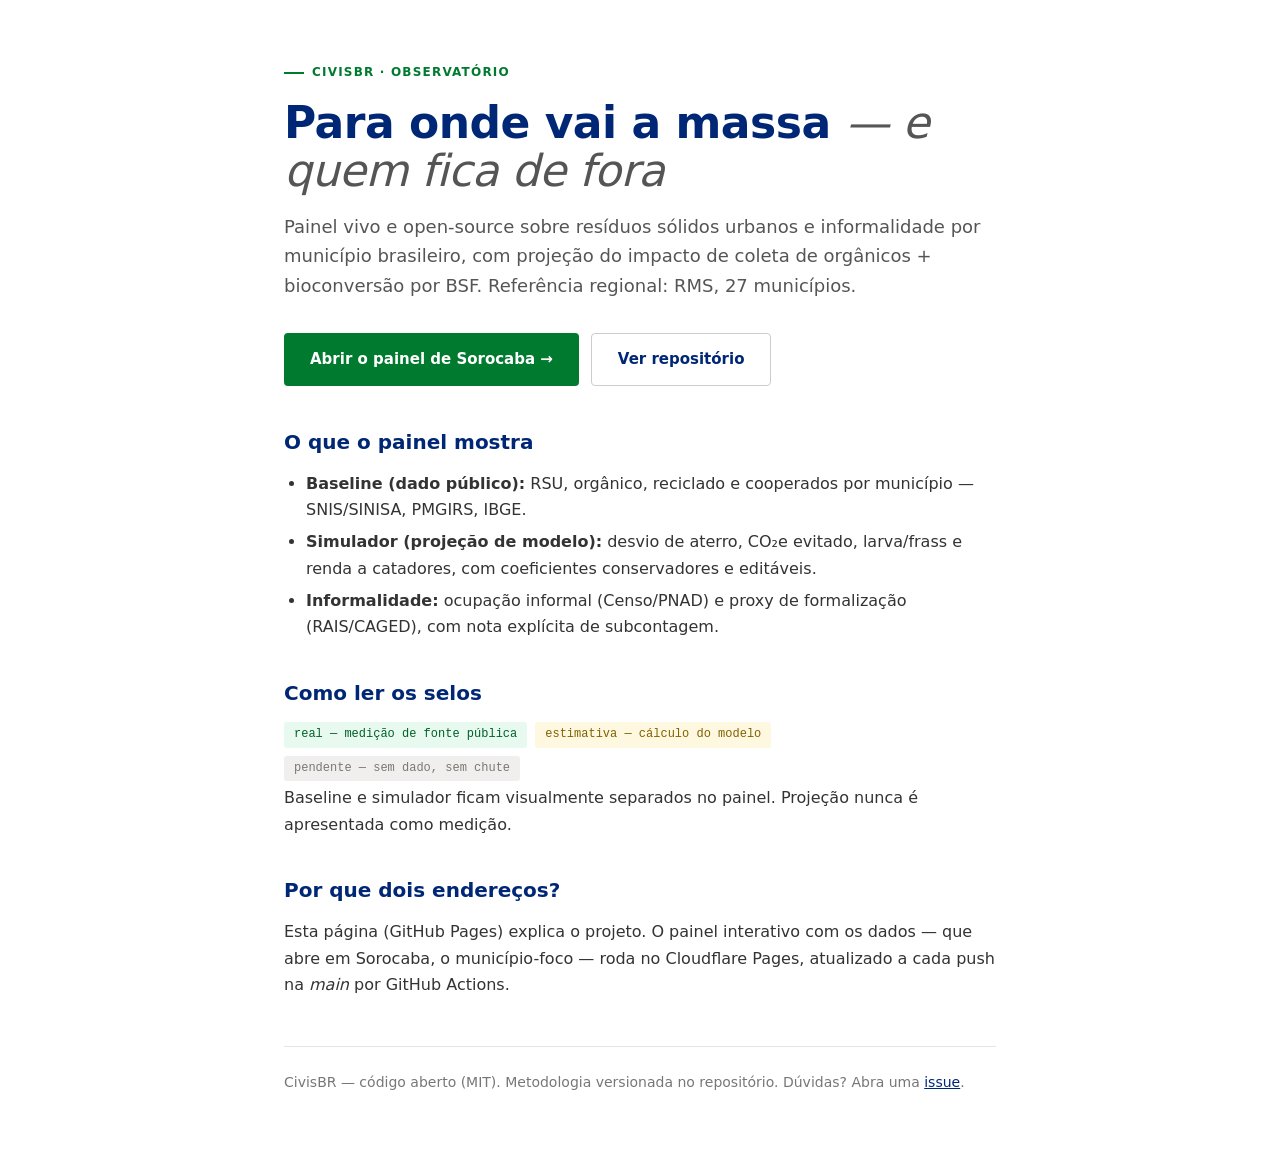
==== landing/index.html @ ecf6b05d "Publica painel no Cloudflare e pagina explicativa no Pages deploy.yml testa, gera data.json da RMS e" ====
<!DOCTYPE html>
<html lang="pt-BR">
<head>
<meta charset="UTF-8">
<meta name="viewport" content="width=device-width, initial-scale=1.0">
<title>Observatório de Resíduos &amp; Informalidade — CivisBR</title>
<meta name="description" content="Painel open-source que mostra resíduos sólidos e informalidade por município brasileiro. Referência: Região Metropolitana de Sorocaba.">
<style>
  *, *::before, *::after { box-sizing: border-box; margin: 0; padding: 0; }
  body { font-family: system-ui, -apple-system, "Segoe UI", sans-serif; color: #1a1a1a; line-height: 1.65; background: #fff; }
  .wrap { max-width: 760px; margin: 0 auto; padding: 56px 24px 64px; }
  .eyebrow { display: inline-flex; align-items: center; gap: 8px; font-size: 12px; font-weight: 600; letter-spacing: .1em; text-transform: uppercase; color: #007a2f; margin-bottom: 16px; }
  .eyebrow::before { content: ""; width: 20px; height: 2px; background: #007a2f; }
  h1 { font-size: clamp(30px, 5vw, 44px); line-height: 1.1; letter-spacing: -.5px; color: #002776; margin-bottom: 16px; }
  h1 em { font-style: italic; font-weight: 400; color: #555; }
  .sub { font-size: 18px; color: #555; margin-bottom: 32px; }
  .cta { display: flex; gap: 12px; flex-wrap: wrap; margin-bottom: 40px; }
  .btn { display: inline-flex; align-items: center; gap: 8px; padding: 13px 26px; border-radius: 4px; font-size: 15px; font-weight: 600; text-decoration: none; }
  .btn-live { background: #007a2f; color: #fff; }
  .btn-live:hover { background: #00612a; }
  .btn-ghost { border: 1.5px solid #ccc; color: #002776; }
  .btn-ghost:hover { border-color: #002776; }
  h2 { font-size: 20px; color: #002776; margin: 36px 0 12px; }
  p, li { font-size: 16px; color: #333; }
  ul { padding-left: 22px; margin: 8px 0 16px; }
  li { margin-bottom: 6px; }
  .flags { display: flex; gap: 8px; flex-wrap: wrap; margin: 12px 0 4px; }
  .flag { font-family: ui-monospace, monospace; font-size: 12px; padding: 3px 10px; border-radius: 3px; }
  .real { background: #e8f9ef; color: #00612a; }
  .est { background: #fef8e0; color: #806200; }
  .pend { background: #f0efed; color: #7a7874; }
  footer { margin-top: 48px; padding-top: 24px; border-top: 1px solid #e5e5e5; font-size: 14px; color: #777; }
  footer a { color: #002776; }
</style>
</head>
<body>
<div class="wrap">
  <p class="eyebrow">CivisBR · Observatório</p>
  <h1>Para onde vai a massa <em>— e quem fica de fora</em></h1>
  <p class="sub">Painel vivo e open-source sobre resíduos sólidos urbanos e informalidade por município brasileiro, com projeção do impacto de coleta de orgânicos + bioconversão por BSF. Referência regional: RMS, 27 municípios.</p>

  <div class="cta">
    <a class="btn btn-live" href="https://residuos-informalidade-rms.pages.dev">Abrir o painel de Sorocaba →</a>
    <a class="btn btn-ghost" href="https://github.com/civisbr/residuos-informalidade-rms">Ver repositório</a>
  </div>

  <h2>O que o painel mostra</h2>
  <ul>
    <li><strong>Baseline (dado público):</strong> RSU, orgânico, reciclado e cooperados por município — SNIS/SINISA, PMGIRS, IBGE.</li>
    <li><strong>Simulador (projeção de modelo):</strong> desvio de aterro, CO₂e evitado, larva/frass e renda a catadores, com coeficientes conservadores e editáveis.</li>
    <li><strong>Informalidade:</strong> ocupação informal (Censo/PNAD) e proxy de formalização (RAIS/CAGED), com nota explícita de subcontagem.</li>
  </ul>

  <h2>Como ler os selos</h2>
  <div class="flags">
    <span class="flag real">real — medição de fonte pública</span>
    <span class="flag est">estimativa — cálculo do modelo</span>
    <span class="flag pend">pendente — sem dado, sem chute</span>
  </div>
  <p>Baseline e simulador ficam visualmente separados no painel. Projeção nunca é apresentada como medição.</p>

  <h2>Por que dois endereços?</h2>
  <p>Esta página (GitHub Pages) explica o projeto. O painel interativo com os dados — que abre em Sorocaba, o município-foco — roda no Cloudflare Pages, atualizado a cada push na <em>main</em> por GitHub Actions.</p>

  <footer>
    CivisBR — código aberto (MIT). Metodologia versionada no repositório.
    Dúvidas? Abra uma <a href="https://github.com/civisbr/residuos-informalidade-rms/issues">issue</a>.
  </footer>
</div>
</body>
</html>
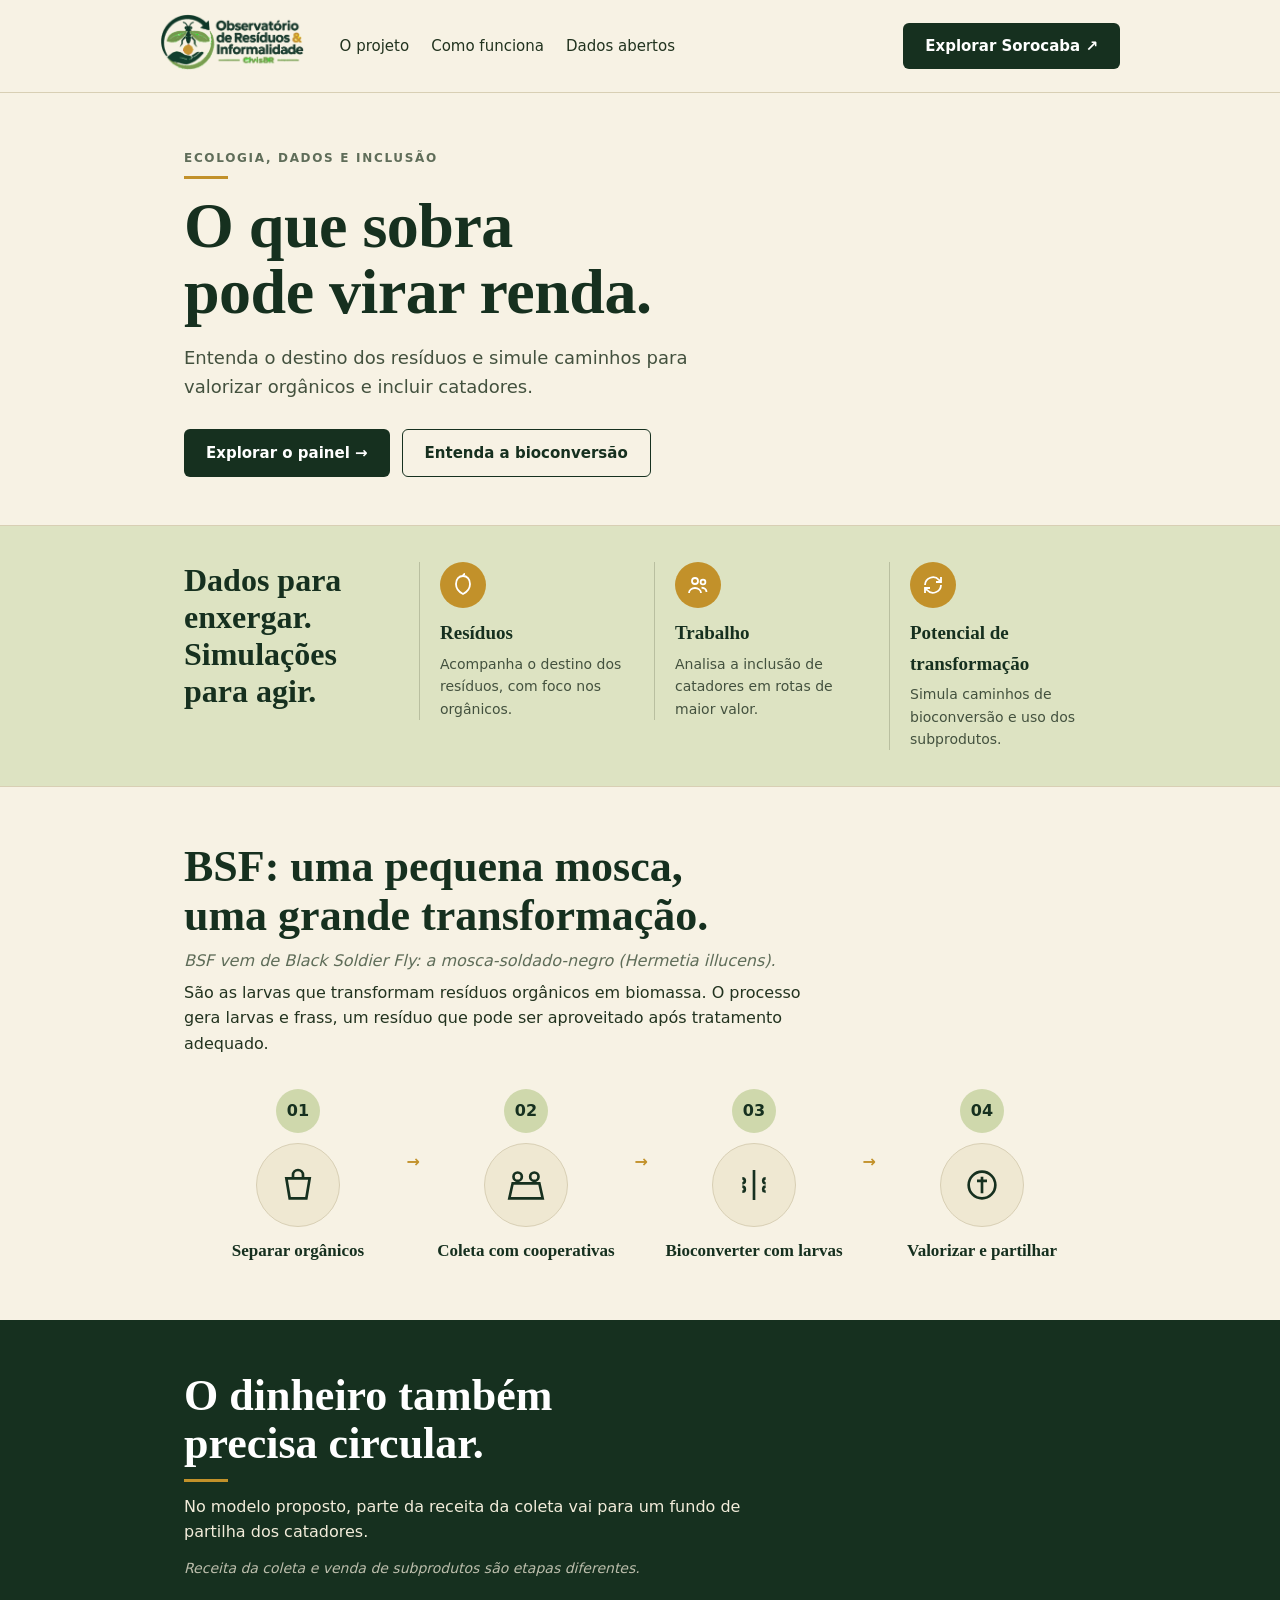
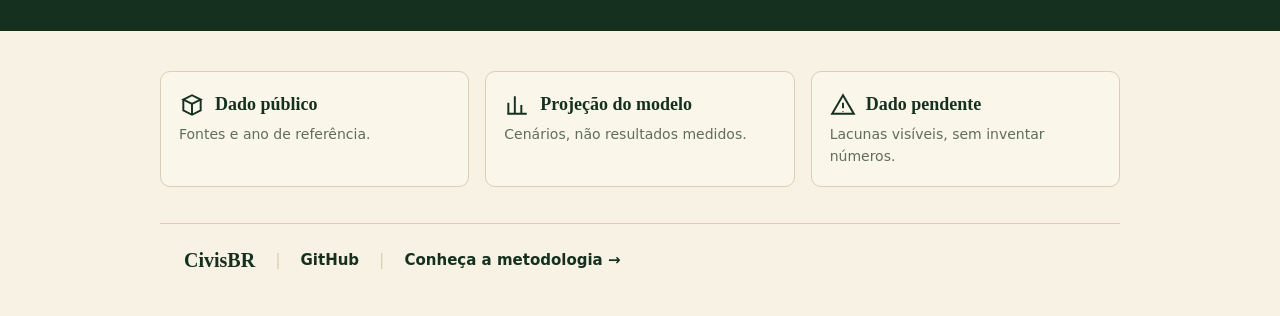
==== commit 86c68076: "Aplica identidade do Observatorio e redesenha painel e pagina Logo com fundo transparente em README," ====
--- a/landing/index.html
+++ b/landing/index.html
@@ -4,68 +4,199 @@
 <meta charset="UTF-8">
 <meta name="viewport" content="width=device-width, initial-scale=1.0">
 <title>Observatório de Resíduos &amp; Informalidade — CivisBR</title>
-<meta name="description" content="Painel open-source que mostra resíduos sólidos e informalidade por município brasileiro. Referência: Região Metropolitana de Sorocaba.">
+<meta name="description" content="Entenda o destino dos resíduos e simule caminhos para valorizar orgânicos e incluir catadores.">
+<link rel="icon" href="assets/favicon.png">
 <style>
   *, *::before, *::after { box-sizing: border-box; margin: 0; padding: 0; }
-  body { font-family: system-ui, -apple-system, "Segoe UI", sans-serif; color: #1a1a1a; line-height: 1.65; background: #fff; }
-  .wrap { max-width: 760px; margin: 0 auto; padding: 56px 24px 64px; }
-  .eyebrow { display: inline-flex; align-items: center; gap: 8px; font-size: 12px; font-weight: 600; letter-spacing: .1em; text-transform: uppercase; color: #007a2f; margin-bottom: 16px; }
-  .eyebrow::before { content: ""; width: 20px; height: 2px; background: #007a2f; }
-  h1 { font-size: clamp(30px, 5vw, 44px); line-height: 1.1; letter-spacing: -.5px; color: #002776; margin-bottom: 16px; }
-  h1 em { font-style: italic; font-weight: 400; color: #555; }
-  .sub { font-size: 18px; color: #555; margin-bottom: 32px; }
-  .cta { display: flex; gap: 12px; flex-wrap: wrap; margin-bottom: 40px; }
-  .btn { display: inline-flex; align-items: center; gap: 8px; padding: 13px 26px; border-radius: 4px; font-size: 15px; font-weight: 600; text-decoration: none; }
-  .btn-live { background: #007a2f; color: #fff; }
-  .btn-live:hover { background: #00612a; }
-  .btn-ghost { border: 1.5px solid #ccc; color: #002776; }
-  .btn-ghost:hover { border-color: #002776; }
-  h2 { font-size: 20px; color: #002776; margin: 36px 0 12px; }
-  p, li { font-size: 16px; color: #333; }
-  ul { padding-left: 22px; margin: 8px 0 16px; }
-  li { margin-bottom: 6px; }
-  .flags { display: flex; gap: 8px; flex-wrap: wrap; margin: 12px 0 4px; }
-  .flag { font-family: ui-monospace, monospace; font-size: 12px; padding: 3px 10px; border-radius: 3px; }
-  .real { background: #e8f9ef; color: #00612a; }
-  .est { background: #fef8e0; color: #806200; }
-  .pend { background: #f0efed; color: #7a7874; }
-  footer { margin-top: 48px; padding-top: 24px; border-top: 1px solid #e5e5e5; font-size: 14px; color: #777; }
-  footer a { color: #002776; }
+  :root {
+    --cream: #f7f2e4; --cream-2: #efe8d2; --band: #dde3c2;
+    --ink: #22331f; --dark: #16301f; --muted: #5f6d59;
+    --gold: #c2912a; --gold-soft: #e9d9a8; --line: #d8cfb4;
+  }
+  body { font-family: system-ui, -apple-system, "Segoe UI", sans-serif; color: var(--ink); background: var(--cream); line-height: 1.6; }
+  .wrap { max-width: 960px; margin: 0 auto; padding: 0 24px; }
+  h1, h2, h3, .serif { font-family: Georgia, "Times New Roman", serif; color: var(--dark); }
+
+  header.top { border-bottom: 1px solid var(--line); background: var(--cream); }
+  .nav { display: flex; align-items: center; gap: 28px; padding: 14px 0; }
+  .nav img.logo { height: 56px; width: auto; }
+  .nav nav { display: flex; gap: 22px; margin-left: 8px; }
+  .nav nav a { color: var(--ink); text-decoration: none; font-size: 15px; }
+  .nav nav a:hover { text-decoration: underline; }
+  .btn { display: inline-flex; align-items: center; gap: 8px; background: var(--dark); color: #fff;
+    padding: 11px 22px; border-radius: 6px; text-decoration: none; font-weight: 600; font-size: 15px; }
+  .btn:hover { background: #0f2717; }
+  .btn.ghost { background: transparent; color: var(--dark); border: 1.5px solid var(--dark); }
+  .btn.ghost:hover { background: var(--dark); color: #fff; }
+  .nav .btn { margin-left: auto; }
+
+  .hero { padding: 56px 0 48px; }
+  .eyebrow { font-size: 12px; font-weight: 700; letter-spacing: .14em; color: var(--muted); margin-bottom: 14px; }
+  .eyebrow::after { content: ""; display: block; width: 44px; height: 3px; background: var(--gold); margin-top: 8px; }
+  .hero h1 { font-size: clamp(38px, 6vw, 64px); line-height: 1.04; letter-spacing: -.5px; margin-bottom: 18px; }
+  .hero p.sub { font-size: 18px; color: #43513e; max-width: 560px; margin-bottom: 28px; }
+  .cta-row { display: flex; gap: 12px; flex-wrap: wrap; }
+
+  .strip { background: var(--band); border-top: 1px solid var(--line); border-bottom: 1px solid var(--line); padding: 36px 0; }
+  .strip-grid { display: grid; grid-template-columns: 1fr 1fr 1fr 1fr; gap: 28px; align-items: start; }
+  .strip h2 { font-size: clamp(24px, 3vw, 32px); line-height: 1.15; }
+  .feat { border-left: 1px solid #b9bfa0; padding-left: 20px; }
+  .feat .ic { width: 46px; height: 46px; border-radius: 50%; background: var(--gold); display: flex;
+    align-items: center; justify-content: center; margin-bottom: 10px; }
+  .feat .ic svg { width: 24px; height: 24px; stroke: #fff; fill: none; stroke-width: 1.8; }
+  .feat h3 { font-size: 19px; margin-bottom: 4px; }
+  .feat p { font-size: 14px; color: #43513e; }
+
+  .bsf { padding: 56px 0; }
+  .bsf h2 { font-size: clamp(28px, 4vw, 44px); line-height: 1.1; margin-bottom: 8px; }
+  .bsf .lede { font-style: italic; color: var(--muted); margin-bottom: 6px; }
+  .bsf .lede2 { max-width: 640px; margin-bottom: 32px; }
+  .steps { display: grid; grid-template-columns: repeat(4, 1fr); gap: 0; align-items: stretch; margin-top: 12px; }
+  .step { text-align: center; padding: 0 12px; position: relative; }
+  .step .n { display: inline-flex; width: 44px; height: 44px; border-radius: 50%; background: #cfd8ac;
+    color: var(--dark); font-weight: 700; align-items: center; justify-content: center; margin-bottom: 10px; }
+  .step .pic { width: 84px; height: 84px; border-radius: 50%; background: var(--cream-2);
+    border: 1px solid var(--line); display: flex; align-items: center; justify-content: center; margin: 0 auto 10px; }
+  .step .pic svg { width: 40px; height: 40px; stroke: var(--dark); fill: none; stroke-width: 1.6; }
+  .step h3 { font-size: 17px; }
+  .step:not(:last-child)::after { content: "→"; position: absolute; right: -8px; top: 60px; color: var(--gold); font-weight: 700; }
+
+  .money { background: var(--dark); color: #f2ecda; padding: 52px 0; }
+  .money h2 { color: #fff; font-size: clamp(28px, 4vw, 44px); line-height: 1.1; margin-bottom: 12px; }
+  .money h2::after { content: ""; display: block; width: 44px; height: 3px; background: var(--gold); margin-top: 10px; }
+  .money p { max-width: 600px; }
+  .money .note { font-style: italic; font-size: 14px; opacity: .75; margin-top: 12px; }
+
+  .flags { padding: 40px 0 8px; display: grid; grid-template-columns: 1fr 1fr 1fr; gap: 16px; }
+  .flag { border: 1px solid var(--line); border-radius: 10px; padding: 18px; background: #faf6ea; }
+  .flag h3 { font-size: 18px; display: flex; align-items: center; gap: 10px; margin-bottom: 4px; }
+  .flag h3 svg { width: 26px; height: 26px; stroke: var(--dark); fill: none; stroke-width: 1.8; }
+  .flag p { font-size: 14px; color: var(--muted); }
+
+  footer.bot { padding: 28px 0 40px; }
+  .foot { display: flex; align-items: center; gap: 20px; border-top: 1px solid var(--line); padding-top: 20px; flex-wrap: wrap; }
+  .foot .brand { font-family: Georgia, serif; font-weight: 700; font-size: 20px; color: var(--dark); }
+  .foot a { color: var(--dark); text-decoration: none; font-weight: 600; font-size: 15px; }
+  .foot a:hover { text-decoration: underline; }
+  .foot .sep { color: var(--line); }
+  @media (max-width: 760px) {
+    .strip-grid, .flags, .steps { grid-template-columns: 1fr 1fr; gap: 20px; }
+    .nav nav { display: none; }
+    .step:not(:last-child)::after { content: none; }
+  }
 </style>
 </head>
-<body>
-<div class="wrap">
-  <p class="eyebrow">CivisBR · Observatório</p>
-  <h1>Para onde vai a massa <em>— e quem fica de fora</em></h1>
-  <p class="sub">Painel vivo e open-source sobre resíduos sólidos urbanos e informalidade por município brasileiro, com projeção do impacto de coleta de orgânicos + bioconversão por BSF. Referência regional: RMS, 27 municípios.</p>
-
-  <div class="cta">
-    <a class="btn btn-live" href="https://residuos-informalidade-rms.pages.dev">Abrir o painel de Sorocaba →</a>
-    <a class="btn btn-ghost" href="https://github.com/civisbr/residuos-informalidade-rms">Ver repositório</a>
-  </div>
-
-  <h2>O que o painel mostra</h2>
-  <ul>
-    <li><strong>Baseline (dado público):</strong> RSU, orgânico, reciclado e cooperados por município — SNIS/SINISA, PMGIRS, IBGE.</li>
-    <li><strong>Simulador (projeção de modelo):</strong> desvio de aterro, CO₂e evitado, larva/frass e renda a catadores, com coeficientes conservadores e editáveis.</li>
-    <li><strong>Informalidade:</strong> ocupação informal (Censo/PNAD) e proxy de formalização (RAIS/CAGED), com nota explícita de subcontagem.</li>
-  </ul>
-
-  <h2>Como ler os selos</h2>
-  <div class="flags">
-    <span class="flag real">real — medição de fonte pública</span>
-    <span class="flag est">estimativa — cálculo do modelo</span>
-    <span class="flag pend">pendente — sem dado, sem chute</span>
-  </div>
-  <p>Baseline e simulador ficam visualmente separados no painel. Projeção nunca é apresentada como medição.</p>
-
-  <h2>Por que dois endereços?</h2>
-  <p>Esta página (GitHub Pages) explica o projeto. O painel interativo com os dados — que abre em Sorocaba, o município-foco — roda no Cloudflare Pages, atualizado a cada push na <em>main</em> por GitHub Actions.</p>
-
-  <footer>
-    CivisBR — código aberto (MIT). Metodologia versionada no repositório.
-    Dúvidas? Abra uma <a href="https://github.com/civisbr/residuos-informalidade-rms/issues">issue</a>.
-  </footer>
-</div>
+<body id="o-projeto">
+
+<header class="top">
+  <div class="wrap nav">
+    <a href="#o-projeto" aria-label="Início"><img class="logo" src="assets/logo.png" alt="Observatório de Resíduos &amp; Informalidade — CivisBR"></a>
+    <nav aria-label="Seções">
+      <a href="#o-projeto">O projeto</a>
+      <a href="#como-funciona">Como funciona</a>
+      <a href="#dados">Dados abertos</a>
+    </nav>
+    <a class="btn" href="https://residuos-informalidade-rms.pages.dev">Explorar Sorocaba ↗</a>
+  </div>
+</header>
+
+<section class="hero">
+  <div class="wrap">
+    <p class="eyebrow">ECOLOGIA, DADOS E INCLUSÃO</p>
+    <h1>O que sobra<br>pode virar renda.</h1>
+    <p class="sub">Entenda o destino dos resíduos e simule caminhos para valorizar orgânicos e incluir catadores.</p>
+    <div class="cta-row">
+      <a class="btn" href="https://residuos-informalidade-rms.pages.dev">Explorar o painel →</a>
+      <a class="btn ghost" href="#como-funciona">Entenda a bioconversão</a>
+    </div>
+  </div>
+</section>
+
+<section class="strip">
+  <div class="wrap strip-grid">
+    <h2>Dados para enxergar. Simulações para agir.</h2>
+    <div class="feat">
+      <div class="ic"><svg viewBox="0 0 24 24"><path d="M12 3c-4 0-7 3-7 8 0 4 3 8 7 10 4-2 7-6 7-10 0-5-3-8-7-8z"/><path d="M12 3c0-1 1-2 2-2"/></svg></div>
+      <h3>Resíduos</h3>
+      <p>Acompanha o destino dos resíduos, com foco nos orgânicos.</p>
+    </div>
+    <div class="feat">
+      <div class="ic"><svg viewBox="0 0 24 24"><circle cx="9" cy="8" r="3"/><path d="M3 20c0-3 3-5 6-5s6 2 6 5"/><circle cx="17" cy="9" r="2.4"/><path d="M15.5 14.6c2.8.3 5 2 5 4.4"/></svg></div>
+      <h3>Trabalho</h3>
+      <p>Analisa a inclusão de catadores em rotas de maior valor.</p>
+    </div>
+    <div class="feat">
+      <div class="ic"><svg viewBox="0 0 24 24"><path d="M4 12a8 8 0 0 1 14-5l2 2"/><path d="M20 4v5h-5"/><path d="M20 12a8 8 0 0 1-14 5l-2-2"/><path d="M4 20v-5h5"/></svg></div>
+      <h3>Potencial de transformação</h3>
+      <p>Simula caminhos de bioconversão e uso dos subprodutos.</p>
+    </div>
+  </div>
+</section>
+
+<section class="bsf" id="como-funciona">
+  <div class="wrap">
+    <h2>BSF: uma pequena mosca,<br>uma grande transformação.</h2>
+    <p class="lede">BSF vem de Black Soldier Fly: a mosca-soldado-negro (Hermetia illucens).</p>
+    <p class="lede2">São as larvas que transformam resíduos orgânicos em biomassa. O processo gera larvas e frass, um resíduo que pode ser aproveitado após tratamento adequado.</p>
+    <div class="steps">
+      <div class="step">
+        <span class="n">01</span>
+        <div class="pic"><svg viewBox="0 0 24 24"><path d="M5 8h14l-2 12H7L5 8z"/><path d="M9 8V6a3 3 0 0 1 6 0v2"/></svg></div>
+        <h3>Separar orgânicos</h3>
+      </div>
+      <div class="step">
+        <span class="n">02</span>
+        <div class="pic"><svg viewBox="0 0 24 24"><circle cx="7" cy="7" r="2.5"/><circle cx="17" cy="7" r="2.5"/><path d="M2 20h20l-2-9H4l-2 9z"/></svg></div>
+        <h3>Coleta com cooperativas</h3>
+      </div>
+      <div class="step">
+        <span class="n">03</span>
+        <div class="pic"><svg viewBox="0 0 24 24"><path d="M12 3v18"/><path d="M5 8c2 0 2 3 0 3M19 8c-2 0-2 3 0 3M5 16c2 0 2-3 0-3M19 16c-2 0-2-3 0-3"/></svg></div>
+        <h3>Bioconverter com larvas</h3>
+      </div>
+      <div class="step">
+        <span class="n">04</span>
+        <div class="pic"><svg viewBox="0 0 24 24"><circle cx="12" cy="12" r="8"/><path d="M12 7v10M9 9.5h6"/></svg></div>
+        <h3>Valorizar e partilhar</h3>
+      </div>
+    </div>
+  </div>
+</section>
+
+<section class="money">
+  <div class="wrap">
+    <h2>O dinheiro também<br>precisa circular.</h2>
+    <p>No modelo proposto, parte da receita da coleta vai para um fundo de partilha dos catadores.</p>
+    <p class="note">Receita da coleta e venda de subprodutos são etapas diferentes.</p>
+  </div>
+</section>
+
+<section id="dados">
+  <div class="wrap flags">
+    <div class="flag">
+      <h3><svg viewBox="0 0 24 24"><path d="M4 7l8-4 8 4-8 4-8-4z"/><path d="M4 7v10l8 4 8-4V7"/><path d="M12 11v10"/></svg>Dado público</h3>
+      <p>Fontes e ano de referência.</p>
+    </div>
+    <div class="flag">
+      <h3><svg viewBox="0 0 24 24"><path d="M4 20V10M10 20V4M16 20v-8M21 20H3"/></svg>Projeção do modelo</h3>
+      <p>Cenários, não resultados medidos.</p>
+    </div>
+    <div class="flag">
+      <h3><svg viewBox="0 0 24 24"><path d="M12 3L2 20h20L12 3z"/><path d="M12 10v5M12 17.5v.5"/></svg>Dado pendente</h3>
+      <p>Lacunas visíveis, sem inventar números.</p>
+    </div>
+  </div>
+</section>
+
+<footer class="bot">
+  <div class="wrap foot">
+    <span class="brand">CivisBR</span>
+    <span class="sep">|</span>
+    <a href="https://github.com/civisbr/residuos-informalidade-rms">GitHub</a>
+    <span class="sep">|</span>
+    <a href="https://github.com/civisbr/residuos-informalidade-rms">Conheça a metodologia →</a>
+  </div>
+</footer>
+
 </body>
 </html>
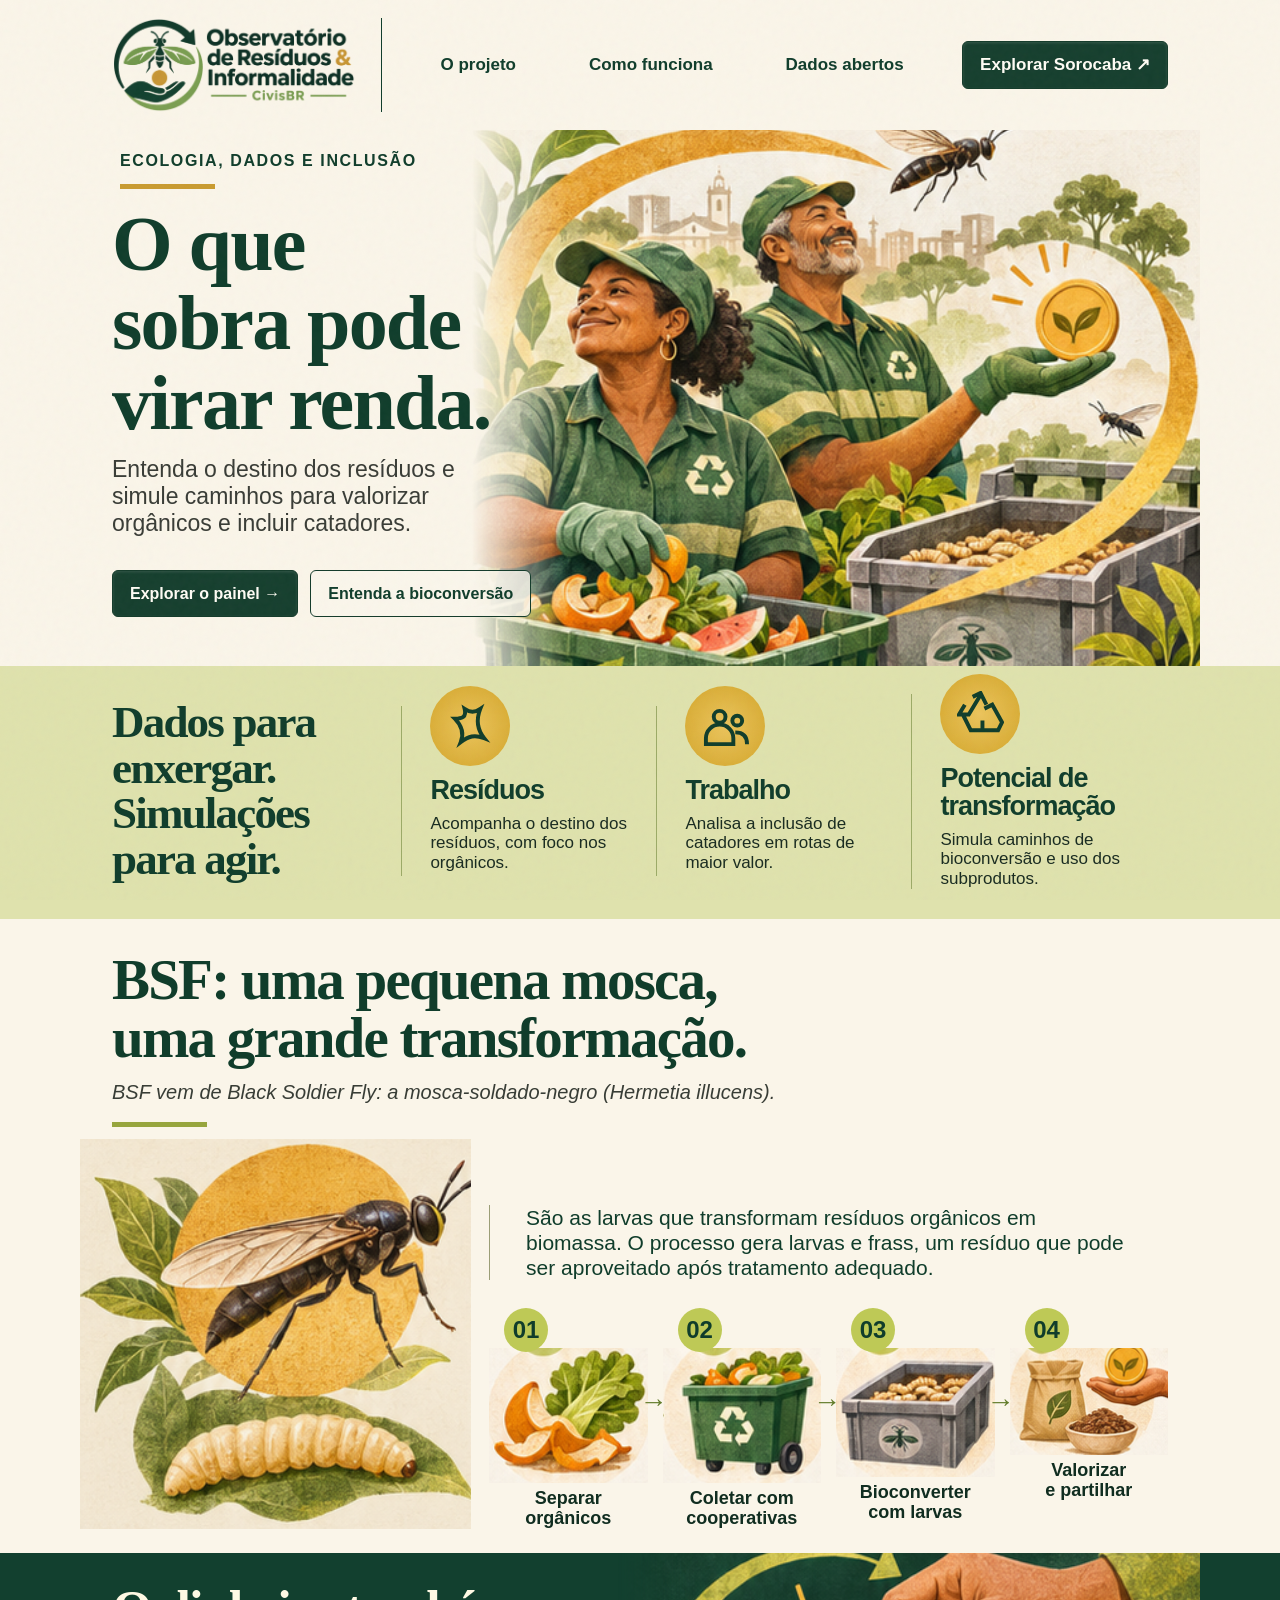
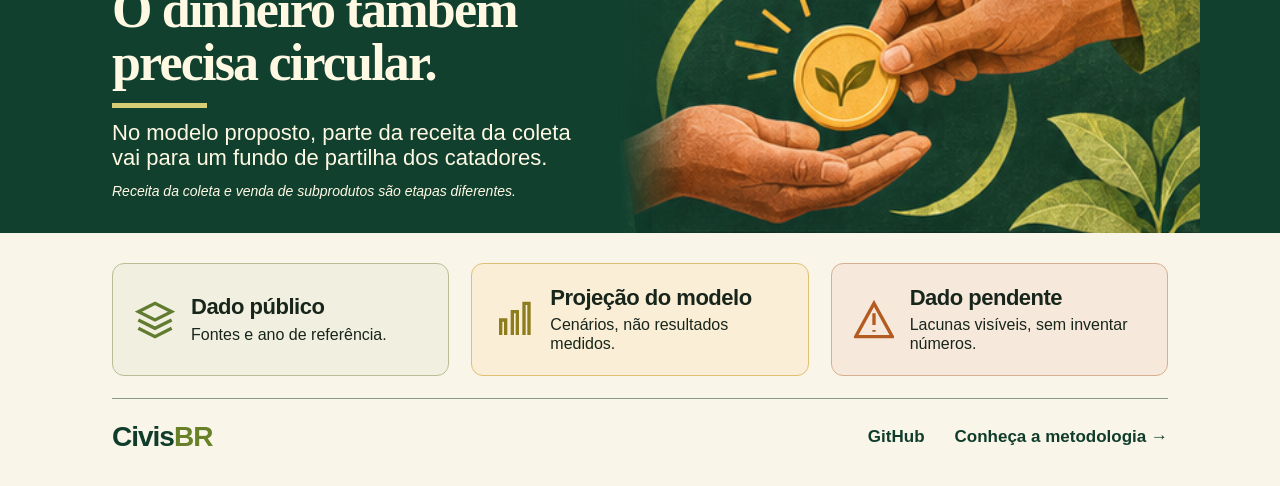
==== commit a7976a9e: "Aplica logo e layouts de referência às páginas do projeto" ====
--- a/landing/index.html
+++ b/landing/index.html
@@ -1,202 +1,215 @@
-<!DOCTYPE html>
+<!doctype html>
 <html lang="pt-BR">
-<head>
-<meta charset="UTF-8">
-<meta name="viewport" content="width=device-width, initial-scale=1.0">
-<title>Observatório de Resíduos &amp; Informalidade — CivisBR</title>
-<meta name="description" content="Entenda o destino dos resíduos e simule caminhos para valorizar orgânicos e incluir catadores.">
-<link rel="icon" href="assets/favicon.png">
-<style>
-  *, *::before, *::after { box-sizing: border-box; margin: 0; padding: 0; }
-  :root {
-    --cream: #f7f2e4; --cream-2: #efe8d2; --band: #dde3c2;
-    --ink: #22331f; --dark: #16301f; --muted: #5f6d59;
-    --gold: #c2912a; --gold-soft: #e9d9a8; --line: #d8cfb4;
-  }
-  body { font-family: system-ui, -apple-system, "Segoe UI", sans-serif; color: var(--ink); background: var(--cream); line-height: 1.6; }
-  .wrap { max-width: 960px; margin: 0 auto; padding: 0 24px; }
-  h1, h2, h3, .serif { font-family: Georgia, "Times New Roman", serif; color: var(--dark); }
-
-  header.top { border-bottom: 1px solid var(--line); background: var(--cream); }
-  .nav { display: flex; align-items: center; gap: 28px; padding: 14px 0; }
-  .nav img.logo { height: 56px; width: auto; }
-  .nav nav { display: flex; gap: 22px; margin-left: 8px; }
-  .nav nav a { color: var(--ink); text-decoration: none; font-size: 15px; }
-  .nav nav a:hover { text-decoration: underline; }
-  .btn { display: inline-flex; align-items: center; gap: 8px; background: var(--dark); color: #fff;
-    padding: 11px 22px; border-radius: 6px; text-decoration: none; font-weight: 600; font-size: 15px; }
-  .btn:hover { background: #0f2717; }
-  .btn.ghost { background: transparent; color: var(--dark); border: 1.5px solid var(--dark); }
-  .btn.ghost:hover { background: var(--dark); color: #fff; }
-  .nav .btn { margin-left: auto; }
-
-  .hero { padding: 56px 0 48px; }
-  .eyebrow { font-size: 12px; font-weight: 700; letter-spacing: .14em; color: var(--muted); margin-bottom: 14px; }
-  .eyebrow::after { content: ""; display: block; width: 44px; height: 3px; background: var(--gold); margin-top: 8px; }
-  .hero h1 { font-size: clamp(38px, 6vw, 64px); line-height: 1.04; letter-spacing: -.5px; margin-bottom: 18px; }
-  .hero p.sub { font-size: 18px; color: #43513e; max-width: 560px; margin-bottom: 28px; }
-  .cta-row { display: flex; gap: 12px; flex-wrap: wrap; }
-
-  .strip { background: var(--band); border-top: 1px solid var(--line); border-bottom: 1px solid var(--line); padding: 36px 0; }
-  .strip-grid { display: grid; grid-template-columns: 1fr 1fr 1fr 1fr; gap: 28px; align-items: start; }
-  .strip h2 { font-size: clamp(24px, 3vw, 32px); line-height: 1.15; }
-  .feat { border-left: 1px solid #b9bfa0; padding-left: 20px; }
-  .feat .ic { width: 46px; height: 46px; border-radius: 50%; background: var(--gold); display: flex;
-    align-items: center; justify-content: center; margin-bottom: 10px; }
-  .feat .ic svg { width: 24px; height: 24px; stroke: #fff; fill: none; stroke-width: 1.8; }
-  .feat h3 { font-size: 19px; margin-bottom: 4px; }
-  .feat p { font-size: 14px; color: #43513e; }
-
-  .bsf { padding: 56px 0; }
-  .bsf h2 { font-size: clamp(28px, 4vw, 44px); line-height: 1.1; margin-bottom: 8px; }
-  .bsf .lede { font-style: italic; color: var(--muted); margin-bottom: 6px; }
-  .bsf .lede2 { max-width: 640px; margin-bottom: 32px; }
-  .steps { display: grid; grid-template-columns: repeat(4, 1fr); gap: 0; align-items: stretch; margin-top: 12px; }
-  .step { text-align: center; padding: 0 12px; position: relative; }
-  .step .n { display: inline-flex; width: 44px; height: 44px; border-radius: 50%; background: #cfd8ac;
-    color: var(--dark); font-weight: 700; align-items: center; justify-content: center; margin-bottom: 10px; }
-  .step .pic { width: 84px; height: 84px; border-radius: 50%; background: var(--cream-2);
-    border: 1px solid var(--line); display: flex; align-items: center; justify-content: center; margin: 0 auto 10px; }
-  .step .pic svg { width: 40px; height: 40px; stroke: var(--dark); fill: none; stroke-width: 1.6; }
-  .step h3 { font-size: 17px; }
-  .step:not(:last-child)::after { content: "→"; position: absolute; right: -8px; top: 60px; color: var(--gold); font-weight: 700; }
-
-  .money { background: var(--dark); color: #f2ecda; padding: 52px 0; }
-  .money h2 { color: #fff; font-size: clamp(28px, 4vw, 44px); line-height: 1.1; margin-bottom: 12px; }
-  .money h2::after { content: ""; display: block; width: 44px; height: 3px; background: var(--gold); margin-top: 10px; }
-  .money p { max-width: 600px; }
-  .money .note { font-style: italic; font-size: 14px; opacity: .75; margin-top: 12px; }
-
-  .flags { padding: 40px 0 8px; display: grid; grid-template-columns: 1fr 1fr 1fr; gap: 16px; }
-  .flag { border: 1px solid var(--line); border-radius: 10px; padding: 18px; background: #faf6ea; }
-  .flag h3 { font-size: 18px; display: flex; align-items: center; gap: 10px; margin-bottom: 4px; }
-  .flag h3 svg { width: 26px; height: 26px; stroke: var(--dark); fill: none; stroke-width: 1.8; }
-  .flag p { font-size: 14px; color: var(--muted); }
-
-  footer.bot { padding: 28px 0 40px; }
-  .foot { display: flex; align-items: center; gap: 20px; border-top: 1px solid var(--line); padding-top: 20px; flex-wrap: wrap; }
-  .foot .brand { font-family: Georgia, serif; font-weight: 700; font-size: 20px; color: var(--dark); }
-  .foot a { color: var(--dark); text-decoration: none; font-weight: 600; font-size: 15px; }
-  .foot a:hover { text-decoration: underline; }
-  .foot .sep { color: var(--line); }
-  @media (max-width: 760px) {
-    .strip-grid, .flags, .steps { grid-template-columns: 1fr 1fr; gap: 20px; }
-    .nav nav { display: none; }
-    .step:not(:last-child)::after { content: none; }
-  }
-</style>
-</head>
-<body id="o-projeto">
-
-<header class="top">
-  <div class="wrap nav">
-    <a href="#o-projeto" aria-label="Início"><img class="logo" src="assets/logo.png" alt="Observatório de Resíduos &amp; Informalidade — CivisBR"></a>
-    <nav aria-label="Seções">
-      <a href="#o-projeto">O projeto</a>
-      <a href="#como-funciona">Como funciona</a>
-      <a href="#dados">Dados abertos</a>
-    </nav>
-    <a class="btn" href="https://residuos-informalidade-rms.pages.dev">Explorar Sorocaba ↗</a>
-  </div>
-</header>
-
-<section class="hero">
-  <div class="wrap">
-    <p class="eyebrow">ECOLOGIA, DADOS E INCLUSÃO</p>
-    <h1>O que sobra<br>pode virar renda.</h1>
-    <p class="sub">Entenda o destino dos resíduos e simule caminhos para valorizar orgânicos e incluir catadores.</p>
-    <div class="cta-row">
-      <a class="btn" href="https://residuos-informalidade-rms.pages.dev">Explorar o painel →</a>
-      <a class="btn ghost" href="#como-funciona">Entenda a bioconversão</a>
-    </div>
-  </div>
-</section>
-
-<section class="strip">
-  <div class="wrap strip-grid">
-    <h2>Dados para enxergar. Simulações para agir.</h2>
-    <div class="feat">
-      <div class="ic"><svg viewBox="0 0 24 24"><path d="M12 3c-4 0-7 3-7 8 0 4 3 8 7 10 4-2 7-6 7-10 0-5-3-8-7-8z"/><path d="M12 3c0-1 1-2 2-2"/></svg></div>
-      <h3>Resíduos</h3>
-      <p>Acompanha o destino dos resíduos, com foco nos orgânicos.</p>
-    </div>
-    <div class="feat">
-      <div class="ic"><svg viewBox="0 0 24 24"><circle cx="9" cy="8" r="3"/><path d="M3 20c0-3 3-5 6-5s6 2 6 5"/><circle cx="17" cy="9" r="2.4"/><path d="M15.5 14.6c2.8.3 5 2 5 4.4"/></svg></div>
-      <h3>Trabalho</h3>
-      <p>Analisa a inclusão de catadores em rotas de maior valor.</p>
-    </div>
-    <div class="feat">
-      <div class="ic"><svg viewBox="0 0 24 24"><path d="M4 12a8 8 0 0 1 14-5l2 2"/><path d="M20 4v5h-5"/><path d="M20 12a8 8 0 0 1-14 5l-2-2"/><path d="M4 20v-5h5"/></svg></div>
-      <h3>Potencial de transformação</h3>
-      <p>Simula caminhos de bioconversão e uso dos subprodutos.</p>
-    </div>
-  </div>
-</section>
-
-<section class="bsf" id="como-funciona">
-  <div class="wrap">
-    <h2>BSF: uma pequena mosca,<br>uma grande transformação.</h2>
-    <p class="lede">BSF vem de Black Soldier Fly: a mosca-soldado-negro (Hermetia illucens).</p>
-    <p class="lede2">São as larvas que transformam resíduos orgânicos em biomassa. O processo gera larvas e frass, um resíduo que pode ser aproveitado após tratamento adequado.</p>
-    <div class="steps">
-      <div class="step">
-        <span class="n">01</span>
-        <div class="pic"><svg viewBox="0 0 24 24"><path d="M5 8h14l-2 12H7L5 8z"/><path d="M9 8V6a3 3 0 0 1 6 0v2"/></svg></div>
-        <h3>Separar orgânicos</h3>
+  <head>
+    <meta charset="UTF-8" />
+    <meta name="viewport" content="width=device-width, initial-scale=1.0" />
+    <title>Observatório de Resíduos &amp; Informalidade — CivisBR</title>
+    <meta
+      name="description"
+      content="Entenda o destino dos resíduos e simule caminhos para valorizar orgânicos e incluir catadores."
+    />
+    <link rel="icon" href="assets/favicon.png" />
+    <link rel="stylesheet" href="styles.css" />
+  </head>
+  <body id="o-projeto">
+    <header class="top">
+      <div class="wrap nav">
+        <a class="brand" href="#o-projeto" aria-label="Início"
+          ><img
+            src="assets/logo.png"
+            alt="Observatório de Resíduos &amp; Informalidade — CivisBR"
+        /></a>
+        <nav aria-label="Seções">
+          <a href="#o-projeto">O projeto</a
+          ><a href="#como-funciona">Como funciona</a
+          ><a href="#dados">Dados abertos</a>
+        </nav>
+        <a class="btn" href="https://residuos-informalidade-rms.pages.dev"
+          >Explorar Sorocaba ↗</a
+        >
       </div>
-      <div class="step">
-        <span class="n">02</span>
-        <div class="pic"><svg viewBox="0 0 24 24"><circle cx="7" cy="7" r="2.5"/><circle cx="17" cy="7" r="2.5"/><path d="M2 20h20l-2-9H4l-2 9z"/></svg></div>
-        <h3>Coleta com cooperativas</h3>
-      </div>
-      <div class="step">
-        <span class="n">03</span>
-        <div class="pic"><svg viewBox="0 0 24 24"><path d="M12 3v18"/><path d="M5 8c2 0 2 3 0 3M19 8c-2 0-2 3 0 3M5 16c2 0 2-3 0-3M19 16c-2 0-2-3 0-3"/></svg></div>
-        <h3>Bioconverter com larvas</h3>
-      </div>
-      <div class="step">
-        <span class="n">04</span>
-        <div class="pic"><svg viewBox="0 0 24 24"><circle cx="12" cy="12" r="8"/><path d="M12 7v10M9 9.5h6"/></svg></div>
-        <h3>Valorizar e partilhar</h3>
-      </div>
-    </div>
-  </div>
-</section>
-
-<section class="money">
-  <div class="wrap">
-    <h2>O dinheiro também<br>precisa circular.</h2>
-    <p>No modelo proposto, parte da receita da coleta vai para um fundo de partilha dos catadores.</p>
-    <p class="note">Receita da coleta e venda de subprodutos são etapas diferentes.</p>
-  </div>
-</section>
-
-<section id="dados">
-  <div class="wrap flags">
-    <div class="flag">
-      <h3><svg viewBox="0 0 24 24"><path d="M4 7l8-4 8 4-8 4-8-4z"/><path d="M4 7v10l8 4 8-4V7"/><path d="M12 11v10"/></svg>Dado público</h3>
-      <p>Fontes e ano de referência.</p>
-    </div>
-    <div class="flag">
-      <h3><svg viewBox="0 0 24 24"><path d="M4 20V10M10 20V4M16 20v-8M21 20H3"/></svg>Projeção do modelo</h3>
-      <p>Cenários, não resultados medidos.</p>
-    </div>
-    <div class="flag">
-      <h3><svg viewBox="0 0 24 24"><path d="M12 3L2 20h20L12 3z"/><path d="M12 10v5M12 17.5v.5"/></svg>Dado pendente</h3>
-      <p>Lacunas visíveis, sem inventar números.</p>
-    </div>
-  </div>
-</section>
-
-<footer class="bot">
-  <div class="wrap foot">
-    <span class="brand">CivisBR</span>
-    <span class="sep">|</span>
-    <a href="https://github.com/civisbr/residuos-informalidade-rms">GitHub</a>
-    <span class="sep">|</span>
-    <a href="https://github.com/civisbr/residuos-informalidade-rms">Conheça a metodologia →</a>
-  </div>
-</footer>
-
-</body>
+    </header>
+    <main>
+      <section class="hero wrap">
+        <span
+          class="art hero-art"
+          style="--x: 375; --y: 83; --w: 546; --h: 473; --sw: 921"
+          aria-hidden="true"
+          ><img src="assets/explainer.png" alt="" loading="lazy"
+        /></span>
+        <div class="hero-copy">
+          <p class="eyebrow">ECOLOGIA, DADOS E INCLUSÃO</p>
+          <h1>O que<br />sobra pode<br />virar renda.</h1>
+          <p class="sub">
+            Entenda o destino dos resíduos e simule caminhos para valorizar
+            orgânicos e incluir catadores.
+          </p>
+          <div class="cta-row">
+            <a class="btn" href="https://residuos-informalidade-rms.pages.dev"
+              >Explorar o painel →</a
+            ><a class="btn ghost" href="#como-funciona"
+              >Entenda a bioconversão</a
+            >
+          </div>
+        </div>
+      </section>
+      <section class="strip">
+        <div class="wrap strip-grid">
+          <h2>Dados para<br />enxergar.<br />Simulações<br />para agir.</h2>
+          <div class="feat">
+            <span class="ic"
+              ><svg viewBox="0 0 24 24" aria-hidden="true">
+                <path
+                  d="M9 3c3 2 5 2 8 0-2 5-2 10 2 15-5-2-8-1-12 2 2-5 0-9-3-12 4 0 6-1 5-5Z"
+                /></svg
+            ></span>
+            <h3>Resíduos</h3>
+            <p>Acompanha o destino dos resíduos, com foco nos orgânicos.</p>
+          </div>
+          <div class="feat">
+            <span class="ic"
+              ><svg viewBox="0 0 24 24" aria-hidden="true">
+                <circle cx="9" cy="7" r="3" />
+                <circle cx="18" cy="9" r="2.5" />
+                <path d="M2 21v-3a7 7 0 0 1 14 0v3ZM17 15c4 0 6 2 6 6" /></svg
+            ></span>
+            <h3>Trabalho</h3>
+            <p>Analisa a inclusão de catadores em rotas de maior valor.</p>
+          </div>
+          <div class="feat">
+            <span class="ic"
+              ><svg viewBox="0 0 24 24" aria-hidden="true">
+                <path
+                  d="m8 3 4-2 3 6M12 2 6 12H1l3-5M3 12l4 8h6v-5M14 20h7l2-4-5-9-4 2"
+                /></svg
+            ></span>
+            <h3>Potencial de transformação</h3>
+            <p>Simula caminhos de bioconversão e uso dos subprodutos.</p>
+          </div>
+        </div>
+      </section>
+      <section class="bsf wrap" id="como-funciona">
+        <h2>BSF: uma pequena mosca,<br />uma grande transformação.</h2>
+        <p class="lede">
+          BSF vem de Black Soldier Fly: a mosca-soldado-negro (<i
+            >Hermetia illucens</i
+          >).
+        </p>
+        <div class="bsf-grid">
+          <span
+            class="art bsf-art"
+            style="--x: 0; --y: 959; --w: 310; --h: 309; --sw: 921"
+            aria-hidden="true"
+            ><img src="assets/explainer.png" alt="" loading="lazy"
+          /></span>
+          <div class="bsf-body">
+            <p class="lede2">
+              São as larvas que transformam resíduos orgânicos em biomassa. O
+              processo gera larvas e frass, um resíduo que pode ser aproveitado
+              após tratamento adequado.
+            </p>
+            <div class="steps">
+              <div class="step">
+                <span class="n">01</span
+                ><span
+                  class="art"
+                  style="--x: 316; --y: 1107; --w: 127; --h: 108; --sw: 921"
+                  aria-hidden="true"
+                  ><img src="assets/explainer.png" alt="" loading="lazy"
+                /></span>
+                <h3>Separar<br />orgânicos</h3>
+              </div>
+              <div class="step">
+                <span class="n">02</span
+                ><span
+                  class="art"
+                  style="--x: 460; --y: 1107; --w: 127; --h: 108; --sw: 921"
+                  aria-hidden="true"
+                  ><img src="assets/explainer.png" alt="" loading="lazy"
+                /></span>
+                <h3>Coletar com<br />cooperativas</h3>
+              </div>
+              <div class="step">
+                <span class="n">03</span
+                ><span
+                  class="art"
+                  style="--x: 606; --y: 1107; --w: 133; --h: 108; --sw: 921"
+                  aria-hidden="true"
+                  ><img src="assets/explainer.png" alt="" loading="lazy"
+                /></span>
+                <h3>Bioconverter<br />com larvas</h3>
+              </div>
+              <div class="step">
+                <span class="n">04</span
+                ><span
+                  class="art"
+                  style="--x: 761; --y: 1107; --w: 160; --h: 108; --sw: 921"
+                  aria-hidden="true"
+                  ><img src="assets/explainer.png" alt="" loading="lazy"
+                /></span>
+                <h3>Valorizar<br />e partilhar</h3>
+              </div>
+            </div>
+          </div>
+        </div>
+      </section>
+      <section class="money">
+        <div class="wrap money-inner">
+          <span
+            class="art money-art"
+            style="--x: 480; --y: 1282; --w: 441; --h: 235; --sw: 921"
+            aria-hidden="true"
+            ><img src="assets/explainer.png" alt="" loading="lazy"
+          /></span>
+          <div class="money-copy">
+            <h2>O dinheiro também<br />precisa circular.</h2>
+            <p>
+              No modelo proposto, parte da receita da coleta vai para um fundo
+              de partilha dos catadores.
+            </p>
+            <p class="note">
+              Receita da coleta e venda de subprodutos são etapas diferentes.
+            </p>
+          </div>
+        </div>
+      </section>
+      <section class="wrap flags" id="dados">
+        <div class="flag real">
+          <svg viewBox="0 0 24 24" aria-hidden="true">
+            <path d="m2 7 10-5 10 5-10 5ZM2 12l10 5 10-5M2 17l10 5 10-5" />
+          </svg>
+          <div>
+            <h3>Dado público</h3>
+            <p>Fontes e ano de referência.</p>
+          </div>
+        </div>
+        <div class="flag model">
+          <svg viewBox="0 0 24 24" aria-hidden="true">
+            <path d="M4 21V12h3v9M11 21V7h3v14M18 21V2h3v19" />
+          </svg>
+          <div>
+            <h3>Projeção do modelo</h3>
+            <p>Cenários, não resultados medidos.</p>
+          </div>
+        </div>
+        <div class="flag pending">
+          <svg viewBox="0 0 24 24" aria-hidden="true">
+            <path d="M12 2 1 22h22ZM12 8v7M12 18v1" />
+          </svg>
+          <div>
+            <h3>Dado pendente</h3>
+            <p>Lacunas visíveis, sem inventar números.</p>
+          </div>
+        </div>
+      </section>
+    </main>
+    <footer class="wrap foot">
+      <a class="civis" href="https://github.com/civisbr">Civis<span>BR</span></a
+      ><a href="https://github.com/civisbr/residuos-informalidade-rms">GitHub</a
+      ><a
+        href="https://github.com/civisbr/residuos-informalidade-rms#o-que-ele-separa-com-rigor"
+        >Conheça a metodologia →</a
+      >
+    </footer>
+  </body>
 </html>
--- a/landing/styles.css
+++ b/landing/styles.css
@@ -0,0 +1,693 @@
+* {
+  box-sizing: border-box;
+  margin: 0;
+  padding: 0;
+}
+:root {
+  --paper: #faf5e9;
+  --ink: #103d2b;
+  --gold: #c99b30;
+  --line: #b9b99b;
+}
+html {
+  scroll-behavior: smooth;
+  scroll-padding-top: 24px;
+}
+body {
+  color: var(--ink);
+  background: var(--paper);
+  font:
+    18px/1.35 Arial,
+    sans-serif;
+}
+body::before {
+  content: "";
+  position: fixed;
+  inset: 0;
+  pointer-events: none;
+  z-index: 5;
+  opacity: 0.045;
+  background-image: url("data:image/svg+xml,%3Csvg viewBox='0 0 180 180' xmlns='http://www.w3.org/2000/svg'%3E%3Cfilter id='n'%3E%3CfeTurbulence type='fractalNoise' baseFrequency='.8' numOctaves='3' stitchTiles='stitch'/%3E%3C/filter%3E%3Cpath fill='%23000' filter='url(%23n)' opacity='.7' d='M0 0h180v180H0z'/%3E%3C/svg%3E");
+}
+a {
+  color: inherit;
+}
+a:focus-visible,
+button:focus-visible {
+  outline: 3px solid var(--gold);
+  outline-offset: 4px;
+}
+h1,
+h2 {
+  font-family: Georgia, serif;
+  font-weight: 800;
+  letter-spacing: -1.8px;
+  line-height: 1.02;
+}
+.wrap {
+  max-width: 1120px;
+  padding: 0 32px;
+  margin: auto;
+}
+.nav {
+  min-height: 130px;
+  display: flex;
+  align-items: center;
+  gap: 32px;
+}
+.brand {
+  width: 270px;
+  padding-right: 26px;
+  border-right: 1px solid var(--ink);
+  flex-shrink: 0;
+}
+.brand img {
+  display: block;
+  width: 100%;
+}
+.nav nav {
+  display: flex;
+  flex: 1;
+  justify-content: space-around;
+  gap: 20px;
+  white-space: nowrap;
+}
+.nav a {
+  text-decoration: none;
+  font-weight: 600;
+  font-size: 17px;
+}
+.btn {
+  display: inline-flex;
+  justify-content: center;
+  align-items: center;
+  padding: 12px 17px;
+  background: #163f2e;
+  color: #fffdf5;
+  border: 1px solid #143b2a;
+  border-radius: 6px;
+  text-decoration: none;
+  font-weight: 700;
+  font-size: 16px;
+  white-space: nowrap;
+  box-shadow: inset 0 1px 3px #ffffff20;
+}
+.btn:hover {
+  background: #23583d;
+}
+.btn.ghost {
+  color: var(--ink);
+  background: #faf7edcc;
+}
+.hero {
+  position: relative;
+  min-height: 536px;
+  padding-top: 20px;
+  padding-bottom: 45px;
+}
+.hero-copy {
+  position: relative;
+  z-index: 1;
+  max-width: 460px;
+}
+.eyebrow {
+  font-size: 16px;
+  font-weight: bold;
+  letter-spacing: 1.6px;
+  margin: 0 0 15px 8px;
+}
+.eyebrow::after {
+  content: "";
+  display: block;
+  width: 95px;
+  height: 5px;
+  background: var(--gold);
+  margin-top: 12px;
+}
+h1 {
+  font-size: 78px;
+  margin-bottom: 14px;
+}
+.hero .sub {
+  max-width: 365px;
+  font-size: 23px;
+  line-height: 1.18;
+  color: #393c36;
+  margin-bottom: 32px;
+}
+.cta-row {
+  display: flex;
+  gap: 12px;
+}
+.hero .hero-art {
+  position: absolute;
+  right: 0;
+  top: -31px;
+  width: 69%;
+  mask-image: linear-gradient(to right, transparent, #000 13%);
+}
+.strip {
+  background: #dfe2ad;
+}
+.strip-grid {
+  display: grid;
+  grid-template-columns: 1.15fr 1fr 1fr 1.12fr;
+  gap: 26px;
+  align-items: center;
+  padding-top: 28px;
+  padding-bottom: 30px;
+}
+.strip h2 {
+  font-size: 45px;
+}
+.feat {
+  padding-left: 28px;
+  border-left: 1px solid #9caa67;
+  min-height: 170px;
+}
+.ic {
+  display: grid;
+  place-items: center;
+  width: 80px;
+  height: 80px;
+  border-radius: 50%;
+  background: radial-gradient(#ebc45c, #d3a529);
+  margin: -20px 0 10px;
+}
+.ic svg {
+  width: 47px;
+  height: 47px;
+  fill: none;
+  stroke: var(--ink);
+  stroke-width: 2;
+}
+.feat h3 {
+  font-size: 27px;
+  letter-spacing: -1px;
+  line-height: 1.05;
+  margin: 9px 0;
+}
+.feat p {
+  color: #192b20;
+  font-size: 17px;
+  line-height: 1.16;
+}
+.bsf {
+  padding-top: 32px;
+  padding-bottom: 24px;
+}
+.bsf h2 {
+  font-size: 57px;
+}
+.lede {
+  color: #383d36;
+  font-size: 20px;
+  font-style: italic;
+  margin-top: 12px;
+}
+.lede::after {
+  content: "";
+  display: block;
+  width: 95px;
+  height: 5px;
+  background: #97a53d;
+  margin-top: 16px;
+}
+.bsf-grid {
+  display: grid;
+  grid-template-columns: 34% 1fr;
+  gap: 18px;
+  margin-top: 12px;
+  align-items: end;
+}
+.bsf-art {
+  width: calc(100% + 32px);
+  margin-left: -32px;
+}
+.lede2 {
+  border-left: 1px solid #9b9e77;
+  padding-left: 36px;
+  max-width: 640px;
+  font-size: 21px;
+  line-height: 1.2;
+  margin-bottom: 28px;
+}
+.steps {
+  display: grid;
+  grid-template-columns: repeat(4, 1fr);
+  gap: 15px;
+}
+.step {
+  position: relative;
+  text-align: center;
+}
+.step .n {
+  display: grid;
+  place-items: center;
+  background: #bec956;
+  border-radius: 50%;
+  width: 44px;
+  height: 44px;
+  font-size: 24px;
+  font-weight: bold;
+  margin: 0 auto -4px 15px;
+  position: relative;
+  z-index: 1;
+}
+.step h3 {
+  color: #102d20;
+  font-size: 18px;
+  line-height: 1.1;
+  margin-top: 6px;
+}
+.step:not(:last-child)::after {
+  content: "→";
+  color: #627c2b;
+  position: absolute;
+  top: 75px;
+  right: -20px;
+  font-size: 28px;
+}
+.money {
+  background: #12402f;
+  color: #fff9e4;
+}
+.money-inner {
+  position: relative;
+  overflow: hidden;
+  padding-top: 30px;
+  padding-bottom: 26px;
+  min-height: 280px;
+}
+.money-copy {
+  position: relative;
+  max-width: 530px;
+}
+.money h2 {
+  font-size: 52px;
+}
+.money h2::after {
+  content: "";
+  display: block;
+  width: 95px;
+  height: 5px;
+  background: #d6cd76;
+  margin-top: 14px;
+}
+.money p {
+  font-size: 22px;
+  line-height: 1.15;
+  margin-top: 12px;
+  max-width: 470px;
+}
+.money .note {
+  font-size: 14px;
+  font-style: italic;
+}
+.money .money-art {
+  position: absolute;
+  right: 0;
+  bottom: 0;
+  width: 54%;
+  mask-image: linear-gradient(to right, transparent, #000 12%);
+}
+.flags {
+  display: grid;
+  grid-template-columns: repeat(3, 1fr);
+  gap: 22px;
+  padding-top: 30px;
+  padding-bottom: 22px;
+}
+.flag {
+  display: flex;
+  align-items: center;
+  gap: 16px;
+  border: 1px solid #b8bd96;
+  border-radius: 12px;
+  padding: 22px;
+  color: #18251b;
+  background: #e9ecd780;
+}
+.flag svg {
+  width: 40px;
+  height: 40px;
+  fill: none;
+  stroke: #617b30;
+  stroke-width: 2;
+  flex-shrink: 0;
+}
+.flag h3 {
+  font-size: 22px;
+  letter-spacing: -0.5px;
+  line-height: 1.1;
+  margin-bottom: 5px;
+}
+.flag p {
+  font-size: 16px;
+  line-height: 1.2;
+}
+.flag.model {
+  border-color: #dfbf73;
+  background: #f9e7be70;
+}
+.flag.model svg {
+  stroke: #8e7d1e;
+}
+.flag.pending {
+  border-color: #d7ae91;
+  background: #f4ddce80;
+}
+.flag.pending svg {
+  stroke: #b35b21;
+}
+.foot {
+  display: flex;
+  align-items: center;
+  gap: 30px;
+  padding-top: 20px;
+  padding-bottom: 30px;
+  position: relative;
+}
+.foot::before {
+  content: "";
+  position: absolute;
+  top: 0;
+  left: 32px;
+  right: 32px;
+  border-top: 1px solid #8a9a85;
+}
+.foot a {
+  text-decoration: none;
+  font-weight: bold;
+  font-size: 17px;
+}
+.foot .civis {
+  margin-right: auto;
+  font-size: 28px;
+  letter-spacing: -1px;
+}
+.civis span {
+  color: #688028;
+}
+@media (min-width: 1400px) {
+  .hero {
+    min-height: 560px;
+  }
+}
+@media (max-width: 1000px) {
+  .nav {
+    gap: 20px;
+    padding-top: 15px;
+    padding-bottom: 15px;
+  }
+  .brand {
+    width: 235px;
+  }
+  .nav nav {
+    gap: 16px;
+  }
+  .nav a {
+    font-size: 15px;
+  }
+  .nav .btn {
+    padding: 12px;
+  }
+  h1 {
+    font-size: 70px;
+  }
+  .hero {
+    min-height: 480px;
+  }
+  .hero .hero-art {
+    top: 0;
+  }
+  .strip h2 {
+    font-size: 38px;
+  }
+  .feat {
+    padding-left: 20px;
+  }
+  .feat h3 {
+    font-size: 24px;
+  }
+  .bsf h2 {
+    font-size: 49px;
+  }
+  .money h2 {
+    font-size: 45px;
+  }
+  .flags {
+    gap: 14px;
+  }
+  .flag {
+    padding: 18px 14px;
+    gap: 10px;
+  }
+  .flag h3 {
+    font-size: 20px;
+  }
+}
+@media (max-width: 900px) {
+  .wrap {
+    padding-left: 22px;
+    padding-right: 22px;
+  }
+  .nav {
+    flex-wrap: wrap;
+    gap: 14px;
+  }
+  .brand {
+    width: 210px;
+    border: 0;
+    padding: 0;
+  }
+  .nav nav {
+    order: 3;
+    flex-basis: 100%;
+    justify-content: space-between;
+    border-top: 1px solid #d2cfb8;
+    padding-top: 12px;
+  }
+  .nav > .btn {
+    margin-left: auto;
+    font-size: 13px;
+  }
+  .hero {
+    padding-top: 25px;
+    padding-bottom: 0;
+  }
+  .hero-copy {
+    max-width: none;
+  }
+  .hero h1 {
+    font-size: 64px;
+  }
+  .hero .sub {
+    font-size: 21px;
+    max-width: 360px;
+  }
+  .hero .hero-art {
+    position: relative;
+    top: 0;
+    width: 100%;
+    margin-top: 18px;
+    mask-image: linear-gradient(to bottom, transparent, #000 8%);
+  }
+  .hero .cta-row {
+    flex-wrap: wrap;
+  }
+  .strip-grid {
+    grid-template-columns: 1fr 1fr;
+    gap: 30px;
+    padding-top: 28px;
+    padding-bottom: 28px;
+  }
+  .strip h2 {
+    font-size: 37px;
+  }
+  .feat {
+    min-height: 0;
+  }
+  .ic {
+    margin: 0 0 8px;
+    width: 60px;
+    height: 60px;
+  }
+  .ic svg {
+    width: 35px;
+    height: 35px;
+  }
+  .bsf h2 {
+    font-size: 39px;
+  }
+  .lede {
+    font-size: 17px;
+  }
+  .bsf-grid {
+    grid-template-columns: 1fr;
+  }
+  .bsf-art {
+    max-width: 310px;
+    margin: auto;
+  }
+  .lede2 {
+    padding-left: 18px;
+    font-size: 20px;
+  }
+  .steps {
+    gap: 10px;
+  }
+  .step h3 {
+    font-size: 14px;
+  }
+  .step .n {
+    width: 34px;
+    height: 34px;
+    font-size: 20px;
+  }
+  .step:not(:last-child)::after {
+    top: 65px;
+    right: -14px;
+    font-size: 23px;
+  }
+  .money-copy {
+    max-width: none;
+  }
+  .money h2 {
+    font-size: 40px;
+  }
+  .money p {
+    font-size: 21px;
+  }
+  .money .money-art {
+    position: relative;
+    width: 100%;
+    margin: 20px 0 -26px;
+    mask-image: none;
+  }
+  .flags {
+    grid-template-columns: 1fr;
+    gap: 12px;
+  }
+  .flag {
+    padding: 20px;
+  }
+  .foot {
+    flex-wrap: wrap;
+    gap: 20px;
+  }
+  .foot .civis {
+    flex-basis: 100%;
+  }
+  .foot a {
+    font-size: 15px;
+  }
+}
+@media (prefers-reduced-motion: reduce) {
+  html {
+    scroll-behavior: auto;
+  }
+}
+
+.art {
+  display: block;
+  position: relative;
+  overflow: hidden;
+  aspect-ratio: var(--w) / var(--h);
+}
+.art img {
+  position: absolute;
+  width: calc(var(--sw) / var(--w) * 100%);
+  max-width: none;
+  height: auto;
+  left: calc(-1 * var(--x) / var(--w) * 100%);
+  top: calc(-1 * var(--y) / var(--h) * 100%);
+}
+
+/* Keep artwork windows clear of the reference's embedded text. */
+.hero {
+  overflow: hidden;
+}
+.hero .hero-art {
+  width: 65%;
+}
+.bsf-art {
+  mix-blend-mode: multiply;
+}
+.money .money-art {
+  width: 52%;
+}
+@media (max-width: 900px) {
+  .hero {
+    display: flex;
+    flex-direction: column;
+  }
+  .hero-copy {
+    order: 0;
+  }
+  .hero .hero-art {
+    order: 1;
+    width: 100%;
+  }
+  .money-inner {
+    display: flex;
+    flex-direction: column;
+  }
+  .money-copy {
+    order: 0;
+  }
+  .money .money-art {
+    order: 1;
+    width: 100%;
+  }
+  .nav > .btn {
+    font-size: 12px;
+    padding: 10px;
+  }
+  .brand {
+    width: 175px;
+  }
+}
+@media (max-width: 900px) {
+  .strip-grid {
+    grid-template-columns: repeat(2, minmax(0, 1fr));
+  }
+  .bsf-grid {
+    grid-template-columns: minmax(0, 1fr);
+  }
+  .bsf-art {
+    width: 100%;
+  }
+  .steps {
+    grid-template-columns: repeat(4, minmax(0, 1fr));
+  }
+  .nav nav {
+    min-width: 0;
+    gap: 8px;
+  }
+  .nav nav a {
+    font-size: 13px;
+  }
+}
+@media (max-width: 360px) {
+  .hero h1 {
+    font-size: 52px;
+  }
+  .strip-grid {
+    grid-template-columns: 1fr;
+  }
+
+  .strip h2 {
+    font-size: 34px;
+  }
+  .steps {
+    grid-template-columns: 1fr 1fr;
+    gap: 20px;
+  }
+  .step:not(:last-child)::after {
+    content: none;
+  }
+  .nav nav {
+    flex-wrap: wrap;
+  }
+}
